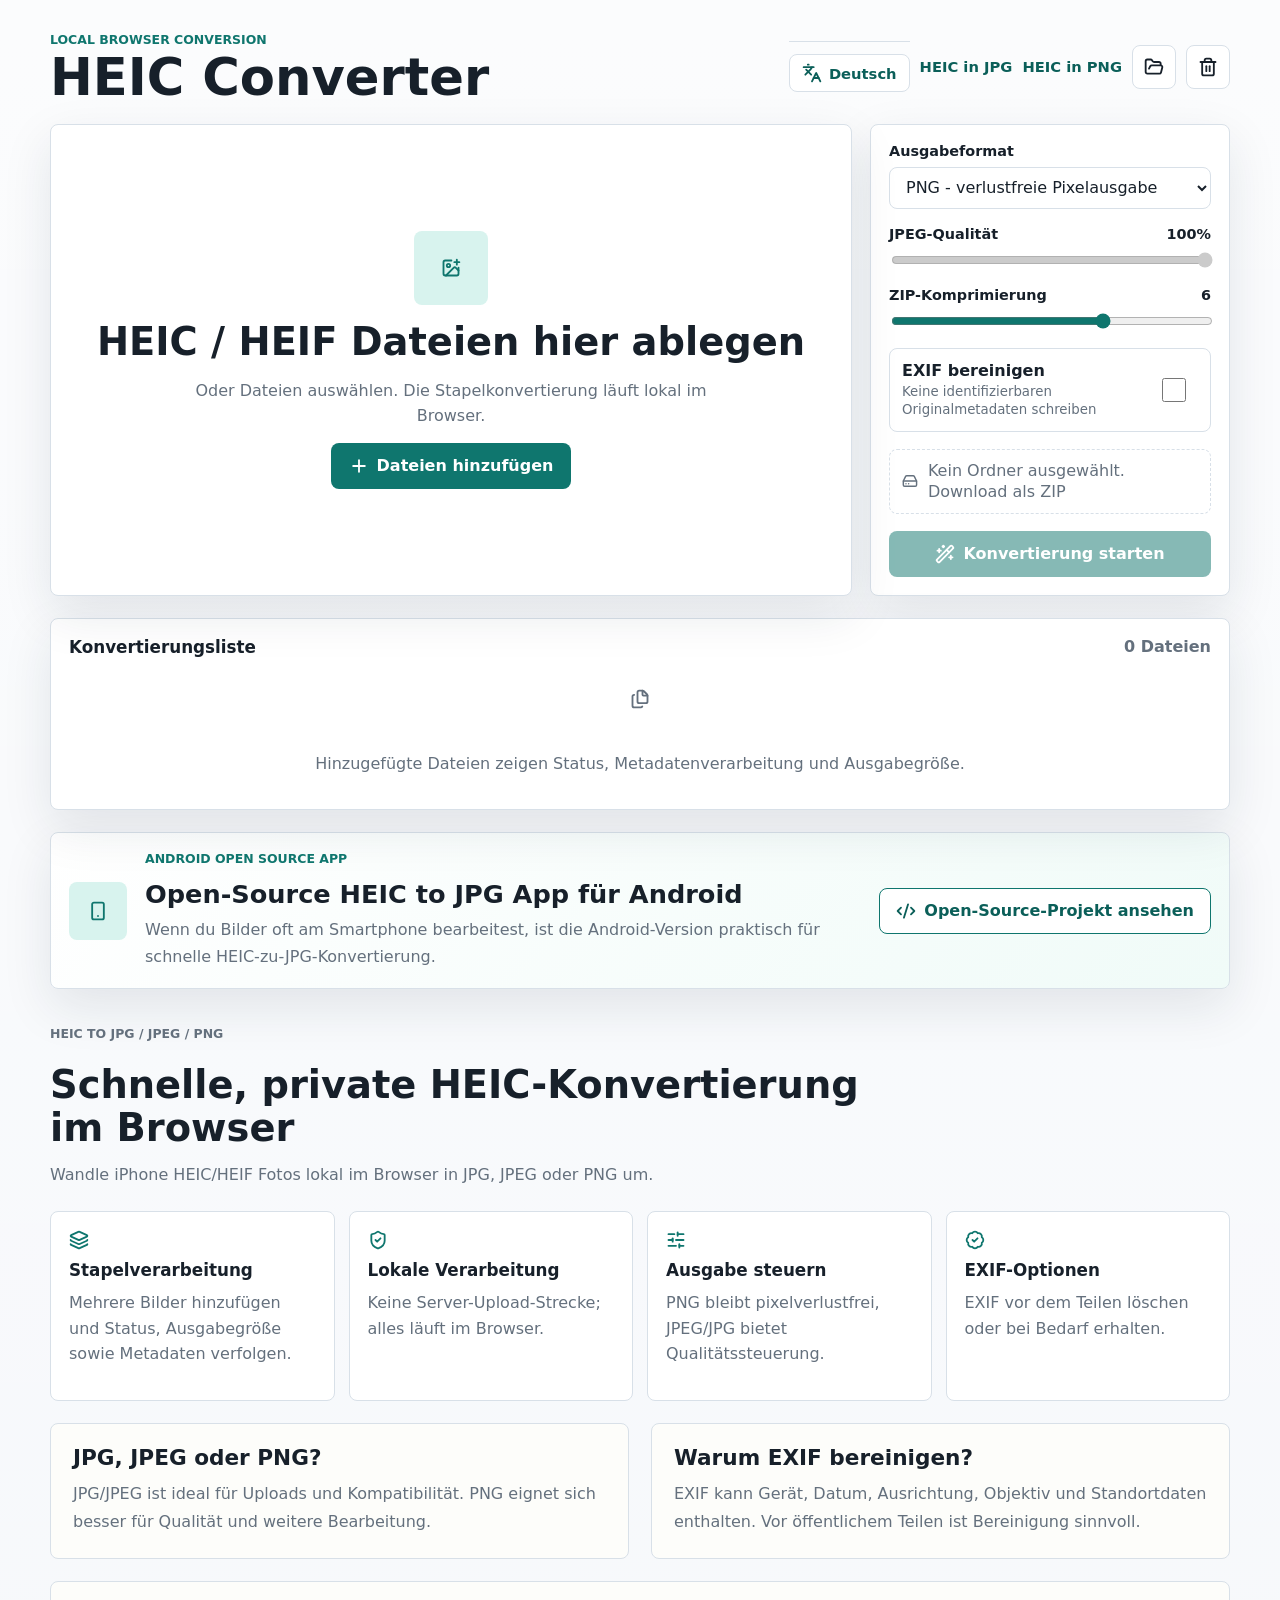
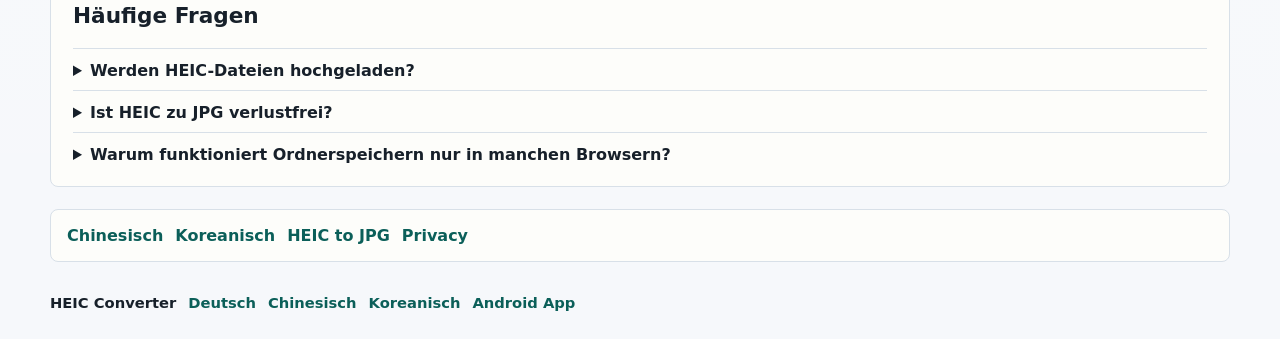
==== de/index.html @ d071c3de "Initial open-source HEIC converter site" ====
<!doctype html>
<html lang="de">
  <head>
    <meta charset="utf-8" />
    <meta name="viewport" content="width=device-width, initial-scale=1" />
    <title>HEIC Converter - Kostenlos HEIC in JPG, JPEG, PNG umwandeln</title>
    <meta name="description" content="Kostenloser HEIC Converter im Browser. HEIC/HEIF Bilder stapelweise in JPG, JPEG oder PNG umwandeln, mit EXIF-Bereinigung, Metadaten und ZIP-Download." />
    <meta name="robots" content="index,follow" />
    <meta name="theme-color" content="#0f766e" />
    <meta property="og:title" content="HEIC Converter - HEIC online in JPG und PNG umwandeln" />
    <meta property="og:description" content="Kostenloser HEIC Converter im Browser. HEIC/HEIF Bilder stapelweise in JPG, JPEG oder PNG umwandeln, mit EXIF-Bereinigung, Metadaten und ZIP-Download." />
    <meta property="og:type" content="website" />
    <link rel="canonical" href="./index.html" />
    <link rel="alternate" hreflang="zh-CN" href="../index.html" />
    <link rel="alternate" hreflang="zh-Hant" href="../zh-Hant/" />
    <link rel="alternate" hreflang="en" href="../en/" />
    <link rel="alternate" hreflang="ja" href="../ja/" />
    <link rel="alternate" hreflang="ko" href="../ko/" />
    <link rel="alternate" hreflang="de" href="../de/" />
    <link rel="alternate" hreflang="fr" href="../fr/" />
    <link rel="alternate" hreflang="es" href="../es/" />
    <link rel="alternate" hreflang="x-default" href="../index.html" />
    <link rel="stylesheet" href="../styles.css" />
    <script src="../vendor/lucide.min.js" defer></script>
    <script src="../vendor/heic-to.iife.js" defer></script>
    <script src="../vendor/heic2any.min.js" defer></script>
    <script src="../vendor/piexif.min.js" defer></script>
    <script src="../vendor/jszip.min.js" defer></script>
    <script src="../app.js?v=20260703-multilang" defer></script>
  </head>
  <body>
    <main class="shell">
      <section class="workspace" aria-label="HEIC Converter">
        <header class="topbar">
          <div>
            <p class="eyebrow">Local browser conversion</p>
            <h1>HEIC Converter</h1>
          </div>
          <div class="topbar-actions">
            <details class="language-menu">
    <summary><i data-lucide="languages"></i>Deutsch</summary>
    <div class="language-list">
      <a href="../index.html" lang="zh-CN">简体中文</a><a href="../zh-Hant/" lang="zh-Hant">繁體中文</a><a href="../en/" lang="en">English</a><a href="../ja/" lang="ja">日本語</a><a href="../ko/" lang="ko">한국어</a><a href="../de/" lang="de" aria-current="page">Deutsch</a><a href="../fr/" lang="fr">Français</a><a href="../es/" lang="es">Español</a>
    </div>
  </details>
            <a class="nav-link" href="../heic-to-jpg.html">HEIC in JPG</a>
            <a class="nav-link" href="../heic-to-png.html">HEIC in PNG</a>
            <button class="icon-button" id="pickDirectory" type="button" title="Speicherordner wählen" aria-label="Speicherordner wählen"><i data-lucide="folder-open"></i></button>
            <button class="icon-button" id="clearAll" type="button" title="Liste leeren" aria-label="Liste leeren"><i data-lucide="trash-2"></i></button>
          </div>
        </header>
        <div class="main-grid">
          <section class="dropzone" id="dropzone" aria-label="Dateien hinzufügen">
            <input id="fileInput" type="file" accept=".heic,.heif,image/heic,image/heif" multiple />
            <div class="drop-icon"><i data-lucide="image-plus"></i></div>
            <h2>HEIC / HEIF Dateien hier ablegen</h2>
            <p>Oder Dateien auswählen. Die Stapelkonvertierung läuft lokal im Browser.</p>
            <button class="primary-button" type="button" id="pickFiles"><i data-lucide="plus"></i>Dateien hinzufügen</button>
          </section>
          <aside class="settings" aria-label="Konvertierungseinstellungen">
            <div class="field-group">
              <label for="format">Ausgabeformat</label>
              <select id="format">
                <option value="png" selected>PNG - verlustfreie Pixelausgabe</option>
                <option value="jpeg">JPEG - hohe Kompatibilität</option>
                <option value="jpg">JPG - hohe Kompatibilität</option>
              </select>
            </div>
            <div class="field-group">
              <div class="label-row"><label for="quality">JPEG-Qualität</label><output id="qualityValue" for="quality">100%</output></div>
              <input id="quality" type="range" min="0.4" max="1" step="0.01" value="1" />
            </div>
            <div class="field-group">
              <div class="label-row"><label for="pngCompression">ZIP-Komprimierung</label><output id="pngCompressionValue" for="pngCompression">6</output></div>
              <input id="pngCompression" type="range" min="0" max="9" step="1" value="6" />
            </div>
            <label class="switch-row"><span><strong>EXIF bereinigen</strong><small>Keine identifizierbaren Originalmetadaten schreiben</small></span><input id="stripExif" type="checkbox" /></label>
            <div class="save-target" id="saveTarget"><i data-lucide="hard-drive"></i><span>Kein Ordner ausgewählt. Download als ZIP</span></div>
            <button class="convert-button" id="convertAll" type="button" disabled><i data-lucide="wand-sparkles"></i>Konvertierung starten</button>
          </aside>
        </div>
        <section class="queue-section" aria-label="Konvertierungsliste">
          <div class="section-heading"><h2>Konvertierungsliste</h2><span id="queueSummary">0 Dateien</span></div>
          <div class="queue" id="queue"><div class="empty-state"><i data-lucide="files"></i><p>Hinzugefügte Dateien zeigen Status, Metadaten und Ausgabegröße.</p></div></div>
        </section>
      </section>
      <section class="app-promo" aria-label="Android App">
        <div class="app-promo-icon"><i data-lucide="smartphone"></i></div>
        <div class="app-promo-copy"><p class="eyebrow">Android open source app</p><h2>Open-Source HEIC to JPG App für Android</h2><p>Wenn du Bilder oft am Smartphone bearbeitest, ist die Android-Version praktisch für schnelle HEIC-zu-JPG-Konvertierung.</p></div>
        <a class="secondary-button" href="https://github.com/wuming2/Heic-converter-Android" target="_blank" rel="noopener noreferrer"><i data-lucide="code-2"></i>Open-Source-Projekt ansehen</a>
      </section>
      <section class="seo-content" aria-label="HEIC guide">
        <div class="seo-intro"><p class="eyebrow">HEIC to JPG / JPEG / PNG</p><h2>Schnelle, private HEIC-Konvertierung im Browser</h2><p>Wandle iPhone HEIC/HEIF Fotos lokal im Browser in JPG, JPEG oder PNG um.</p></div>
        <div class="feature-grid">
          <article class="info-card"><i data-lucide="layers-3"></i><h3>Stapelverarbeitung</h3><p>Mehrere Bilder hinzufügen und Status, Ausgabegröße sowie Metadaten verfolgen.</p></article>
          <article class="info-card"><i data-lucide="shield-check"></i><h3>Lokale Verarbeitung</h3><p>Keine Server-Upload-Strecke; alles läuft im Browser.</p></article>
          <article class="info-card"><i data-lucide="sliders-horizontal"></i><h3>Ausgabe steuern</h3><p>PNG bleibt pixelverlustfrei, JPEG/JPG bietet Qualitätssteuerung.</p></article>
          <article class="info-card"><i data-lucide="badge-check"></i><h3>EXIF-Optionen</h3><p>EXIF vor dem Teilen löschen oder bei Bedarf erhalten.</p></article>
        </div>
        <div class="content-grid">
          <article><h2>JPG, JPEG oder PNG?</h2><p>JPG/JPEG ist ideal für Uploads und Kompatibilität. PNG eignet sich besser für Qualität und weitere Bearbeitung.</p></article>
          <article><h2>Warum EXIF bereinigen?</h2><p>EXIF kann Gerät, Datum, Ausrichtung, Objektiv und Standortdaten enthalten. Vor öffentlichem Teilen ist Bereinigung sinnvoll.</p></article>
        </div>
        <section class="faq-section" aria-label="Häufige Fragen">
          <h2>Häufige Fragen</h2>
          <details><summary>Werden HEIC-Dateien hochgeladen?</summary><p>Nein. Dateien werden lokal im Browser verarbeitet.</p></details>
          <details><summary>Ist HEIC zu JPG verlustfrei?</summary><p>JPG/JPEG wird neu kodiert und ist nicht strikt verlustfrei. PNG bewahrt die dekodierten Pixel verlustfrei.</p></details>
          <details><summary>Warum funktioniert Ordnerspeichern nur in manchen Browsern?</summary><p>Es nutzt die File System Access API. Andere Browser verwenden ZIP-Download.</p></details>
        </section>
        <nav class="link-panel" aria-label="Weitere Seiten">
          <a href="../index.html" lang="zh-CN">Chinesisch</a>
          <a href="../ko/" lang="ko">Koreanisch</a>
          <a href="../heic-to-jpg.html">HEIC to JPG</a>
          <a href="../privacy.html">Privacy</a>
        </nav>
      </section>
    </main>
    <footer class="site-footer">
      <span>HEIC Converter</span>
      <a href="./index.html">Deutsch</a>
      <a href="../index.html" lang="zh-CN">Chinesisch</a>
      <a href="../ko/" lang="ko">Koreanisch</a>
      <a href="https://github.com/wuming2/Heic-converter-Android" target="_blank" rel="noopener noreferrer">Android App</a>
    </footer>
  </body>
</html>
---- styles.css ----
:root {
  color-scheme: light;
  --bg: #f6f8fb;
  --panel: #ffffff;
  --ink: #17202a;
  --muted: #64707d;
  --line: #d8e0e8;
  --accent: #0f766e;
  --accent-strong: #0b5f59;
  --accent-soft: #d8f3ee;
  --warn: #b45309;
  --danger: #b91c1c;
  --shadow: 0 18px 50px rgba(20, 40, 60, 0.1);
}

* {
  box-sizing: border-box;
}

body {
  margin: 0;
  min-height: 100vh;
  background:
    linear-gradient(180deg, rgba(255, 255, 255, 0.58), rgba(255, 255, 255, 0)),
    var(--bg);
  color: var(--ink);
  font-family:
    Inter, ui-sans-serif, system-ui, -apple-system, BlinkMacSystemFont, "Segoe UI",
    sans-serif;
}

button,
input,
select {
  font: inherit;
}

.shell {
  width: min(1180px, calc(100% - 32px));
  margin: 32px auto;
}

.workspace {
  display: flex;
  flex-direction: column;
  gap: 22px;
}

.topbar {
  display: flex;
  align-items: center;
  justify-content: space-between;
  gap: 18px;
}

.eyebrow {
  margin: 0 0 6px;
  color: var(--accent);
  font-size: 0.78rem;
  font-weight: 800;
  letter-spacing: 0;
  text-transform: uppercase;
}

h1,
h2,
p {
  margin: 0;
}

h1 {
  font-size: clamp(2rem, 4vw, 4.2rem);
  line-height: 0.95;
  letter-spacing: 0;
}

.topbar-actions {
  display: flex;
  align-items: center;
  flex-wrap: wrap;
  gap: 10px;
}

.language-menu {
  position: relative;
}

.language-menu summary {
  min-height: 38px;
  display: inline-flex;
  align-items: center;
  gap: 7px;
  padding: 0 12px;
  border: 1px solid var(--line);
  border-radius: 8px;
  background: #fff;
  color: var(--accent-strong);
  cursor: pointer;
  font-size: 0.92rem;
  font-weight: 900;
  list-style: none;
}

.language-menu summary::-webkit-details-marker {
  display: none;
}

.language-menu[open] summary {
  background: var(--accent-soft);
  border-color: var(--accent);
}

.language-list {
  position: absolute;
  top: calc(100% + 8px);
  right: 0;
  z-index: 20;
  width: min(260px, calc(100vw - 32px));
  display: grid;
  grid-template-columns: repeat(2, minmax(0, 1fr));
  gap: 4px;
  padding: 8px;
  border: 1px solid var(--line);
  border-radius: 8px;
  background: #fff;
  box-shadow: var(--shadow);
}

.language-list a {
  min-height: 36px;
  display: flex;
  align-items: center;
  padding: 0 9px;
  border-radius: 6px;
  color: var(--ink);
  font-size: 0.9rem;
  font-weight: 800;
  text-decoration: none;
}

.language-list a:hover,
.language-list a[aria-current="page"] {
  background: var(--accent-soft);
  color: var(--accent-strong);
}

.nav-link {
  min-height: 36px;
  display: inline-flex;
  align-items: center;
  color: var(--accent-strong);
  font-size: 0.92rem;
  font-weight: 800;
  text-decoration: none;
}

.nav-link:hover,
.site-footer a:hover,
.link-panel a:hover {
  text-decoration: underline;
}

.icon-button,
.primary-button,
.convert-button,
.secondary-button {
  border: 0;
  cursor: pointer;
  display: inline-flex;
  align-items: center;
  justify-content: center;
  gap: 8px;
  transition:
    transform 150ms ease,
    background 150ms ease,
    opacity 150ms ease;
}

.icon-button {
  width: 44px;
  height: 44px;
  border: 1px solid var(--line);
  border-radius: 8px;
  background: var(--panel);
  color: var(--ink);
}

.icon-button:hover,
.primary-button:hover,
.convert-button:hover,
.secondary-button:hover {
  transform: translateY(-1px);
}

.main-grid {
  display: grid;
  grid-template-columns: minmax(0, 1fr) 360px;
  gap: 18px;
  align-items: stretch;
}

.dropzone,
.settings,
.queue-section {
  background: var(--panel);
  border: 1px solid var(--line);
  box-shadow: var(--shadow);
}

.dropzone {
  min-height: 360px;
  border-radius: 8px;
  display: flex;
  flex-direction: column;
  align-items: center;
  justify-content: center;
  gap: 14px;
  padding: 34px;
  text-align: center;
  position: relative;
}

.dropzone.is-dragging {
  outline: 3px solid var(--accent);
  background: #f2fffb;
}

.dropzone input {
  position: absolute;
  inset: 0;
  opacity: 0;
  pointer-events: none;
}

.drop-icon {
  width: 74px;
  height: 74px;
  border-radius: 8px;
  display: grid;
  place-items: center;
  color: var(--accent);
  background: var(--accent-soft);
}

.dropzone h2 {
  font-size: clamp(1.45rem, 3vw, 2.4rem);
  letter-spacing: 0;
}

.dropzone p {
  max-width: 520px;
  color: var(--muted);
  line-height: 1.6;
}

.primary-button,
.convert-button {
  min-height: 46px;
  border-radius: 8px;
  padding: 0 18px;
  color: #fff;
  background: var(--accent);
  font-weight: 800;
}

.primary-button:hover,
.convert-button:hover {
  background: var(--accent-strong);
}

.convert-button {
  width: 100%;
}

.convert-button:disabled {
  cursor: not-allowed;
  opacity: 0.5;
  transform: none;
}

.secondary-button {
  min-height: 46px;
  border-radius: 8px;
  padding: 0 16px;
  border: 1px solid var(--accent);
  color: var(--accent-strong);
  background: #fff;
  font-weight: 900;
  text-decoration: none;
  white-space: nowrap;
}

.secondary-button:hover {
  background: var(--accent-soft);
  text-decoration: none;
}

.settings {
  border-radius: 8px;
  padding: 18px;
  display: flex;
  flex-direction: column;
  gap: 17px;
}

.field-group {
  display: grid;
  gap: 8px;
}

.field-group label,
.label-row {
  color: var(--ink);
  font-size: 0.9rem;
  font-weight: 800;
}

.label-row {
  display: flex;
  align-items: center;
  justify-content: space-between;
  gap: 12px;
}

select {
  width: 100%;
  min-height: 42px;
  border: 1px solid var(--line);
  border-radius: 8px;
  padding: 0 12px;
  background: #fff;
  color: var(--ink);
}

input[type="range"] {
  width: 100%;
  accent-color: var(--accent);
}

.switch-row {
  display: flex;
  align-items: center;
  justify-content: space-between;
  gap: 16px;
  padding: 12px;
  border: 1px solid var(--line);
  border-radius: 8px;
  background: #fff;
}

.switch-row span {
  display: grid;
  gap: 3px;
}

.switch-row small {
  color: var(--muted);
  line-height: 1.35;
}

.switch-row input {
  width: 42px;
  height: 24px;
  flex: 0 0 auto;
  accent-color: var(--accent);
}

.save-target {
  min-height: 48px;
  display: flex;
  align-items: center;
  gap: 10px;
  padding: 10px 12px;
  border: 1px dashed var(--line);
  border-radius: 8px;
  color: var(--muted);
  line-height: 1.35;
}

.save-target.has-directory {
  color: var(--accent-strong);
  border-style: solid;
  background: var(--accent-soft);
}

.queue-section {
  border-radius: 8px;
  padding: 18px;
}

.section-heading {
  display: flex;
  align-items: center;
  justify-content: space-between;
  gap: 12px;
  margin-bottom: 14px;
}

.section-heading h2 {
  font-size: 1.05rem;
  letter-spacing: 0;
}

#queueSummary {
  color: var(--muted);
  font-weight: 700;
}

.queue {
  display: grid;
  gap: 10px;
}

.empty-state {
  min-height: 120px;
  display: grid;
  place-items: center;
  gap: 8px;
  color: var(--muted);
  text-align: center;
}

.file-row {
  display: grid;
  grid-template-columns: 46px minmax(0, 1fr) auto;
  gap: 12px;
  align-items: center;
  padding: 12px;
  border: 1px solid var(--line);
  border-radius: 8px;
  background: #fff;
}

.file-icon {
  width: 46px;
  height: 46px;
  border-radius: 8px;
  display: grid;
  place-items: center;
  background: #eef4f4;
  color: var(--accent);
}

.file-main {
  min-width: 0;
  display: grid;
  gap: 7px;
}

.file-name {
  overflow: hidden;
  text-overflow: ellipsis;
  white-space: nowrap;
  font-weight: 800;
}

.file-meta {
  display: flex;
  flex-wrap: wrap;
  gap: 8px;
  color: var(--muted);
  font-size: 0.86rem;
}

.status {
  font-weight: 800;
}

.status.ready {
  color: var(--muted);
}

.status.running {
  color: var(--warn);
}

.status.done {
  color: var(--accent-strong);
}

.status.error {
  color: var(--danger);
}

.row-actions {
  display: flex;
  align-items: center;
  gap: 8px;
}

.download-link {
  width: 38px;
  height: 38px;
  border: 1px solid var(--line);
  border-radius: 8px;
  display: none;
  place-items: center;
  color: var(--accent);
  text-decoration: none;
}

.download-link.is-visible {
  display: grid;
}

svg {
  width: 20px;
  height: 20px;
  stroke-width: 2.2;
}

.app-promo {
  margin-top: 22px;
  display: grid;
  grid-template-columns: 58px minmax(0, 1fr) auto;
  align-items: center;
  gap: 18px;
  padding: 18px;
  border: 1px solid var(--line);
  border-radius: 8px;
  background: linear-gradient(135deg, #ffffff, #f0fbf8);
  box-shadow: var(--shadow);
}

.app-promo-icon {
  width: 58px;
  height: 58px;
  display: grid;
  place-items: center;
  border-radius: 8px;
  color: var(--accent);
  background: var(--accent-soft);
}

.app-promo-copy {
  display: grid;
  gap: 8px;
}

.app-promo-copy h2 {
  margin: 0;
  font-size: clamp(1.25rem, 2vw, 1.8rem);
  letter-spacing: 0;
  line-height: 1.16;
}

.app-promo-copy p:last-child {
  color: var(--muted);
  line-height: 1.65;
}

.seo-content {
  margin-top: 34px;
  display: grid;
  gap: 22px;
}

.seo-intro {
  display: grid;
  gap: 12px;
  max-width: 820px;
}

.seo-intro h2,
.content-grid h2,
.faq-section h2,
.article-page h1,
.article-page h2 {
  letter-spacing: 0;
  line-height: 1.12;
}

.seo-intro h2 {
  font-size: clamp(1.8rem, 3vw, 3rem);
}

.seo-intro p,
.content-grid p,
.faq-section p,
.article-page p,
.article-page li {
  color: var(--muted);
  line-height: 1.75;
}

.feature-grid {
  display: grid;
  grid-template-columns: repeat(4, minmax(0, 1fr));
  gap: 14px;
}

.info-card {
  min-height: 190px;
  display: grid;
  align-content: start;
  gap: 10px;
  padding: 18px;
  border: 1px solid var(--line);
  border-radius: 8px;
  background: var(--panel);
}

.info-card svg {
  color: var(--accent);
}

.info-card h3 {
  margin: 0;
  font-size: 1.05rem;
}

.info-card p {
  margin: 0;
  color: var(--muted);
  line-height: 1.6;
}

.content-grid {
  display: grid;
  grid-template-columns: repeat(2, minmax(0, 1fr));
  gap: 22px;
}

.content-grid article,
.faq-section,
.article-page,
.link-panel {
  border: 1px solid var(--line);
  border-radius: 8px;
  background: rgba(255, 254, 250, 0.82);
}

.content-grid article,
.faq-section,
.article-page {
  padding: 22px;
}

.content-grid h2,
.faq-section h2,
.article-page h2 {
  margin: 0 0 10px;
  font-size: 1.35rem;
}

.faq-section {
  display: grid;
  gap: 10px;
}

details {
  border-top: 1px solid var(--line);
  padding-top: 12px;
}

summary {
  cursor: pointer;
  font-weight: 800;
}

details p {
  margin-top: 8px;
}

.link-panel {
  display: flex;
  flex-wrap: wrap;
  gap: 12px;
  padding: 16px;
}

.link-panel a {
  color: var(--accent-strong);
  font-weight: 800;
  text-decoration: none;
}

.site-footer {
  width: min(1180px, calc(100% - 32px));
  margin: 0 auto 28px;
  display: flex;
  flex-wrap: wrap;
  gap: 12px;
  color: var(--muted);
  font-size: 0.92rem;
}

.site-footer span {
  color: var(--ink);
  font-weight: 900;
}

.site-footer a {
  color: var(--accent-strong);
  font-weight: 800;
  text-decoration: none;
}

.article-page {
  max-width: 900px;
  margin-top: 24px;
}

.article-page h1 {
  margin: 0 0 14px;
  font-size: clamp(2rem, 4vw, 3.4rem);
}

.article-page ul {
  padding-left: 1.2rem;
}

.article-page .link-panel {
  margin-top: 20px;
  background: #fff;
}

@media (max-width: 860px) {
  .shell {
    width: min(100% - 24px, 720px);
    margin: 20px auto;
  }

  .topbar {
    align-items: flex-start;
  }

  .topbar-actions {
    justify-content: flex-start;
  }

  .main-grid {
    grid-template-columns: 1fr;
  }

  .feature-grid,
  .content-grid {
    grid-template-columns: 1fr;
  }

  .app-promo {
    grid-template-columns: 50px minmax(0, 1fr);
  }

  .app-promo .secondary-button {
    grid-column: 1 / -1;
    width: 100%;
  }

  .dropzone {
    min-height: 300px;
    padding: 26px 18px;
  }

  .file-row {
    grid-template-columns: 42px minmax(0, 1fr);
  }

  .row-actions {
    grid-column: 2;
    justify-content: flex-start;
  }
}

@media (max-width: 520px) {
  .topbar {
    flex-direction: column;
  }

  .topbar-actions {
    width: 100%;
  }

  .language-menu {
    flex: 1 1 100%;
  }

  .language-menu summary {
    width: 100%;
    justify-content: space-between;
  }

  .language-list {
    left: 0;
    right: auto;
    width: 100%;
  }

  .icon-button {
    flex: 0 0 44px;
  }

  .nav-link {
    flex: 1 1 120px;
  }

  .app-promo {
    grid-template-columns: 1fr;
  }

  .app-promo-icon {
    width: 50px;
    height: 50px;
  }
}
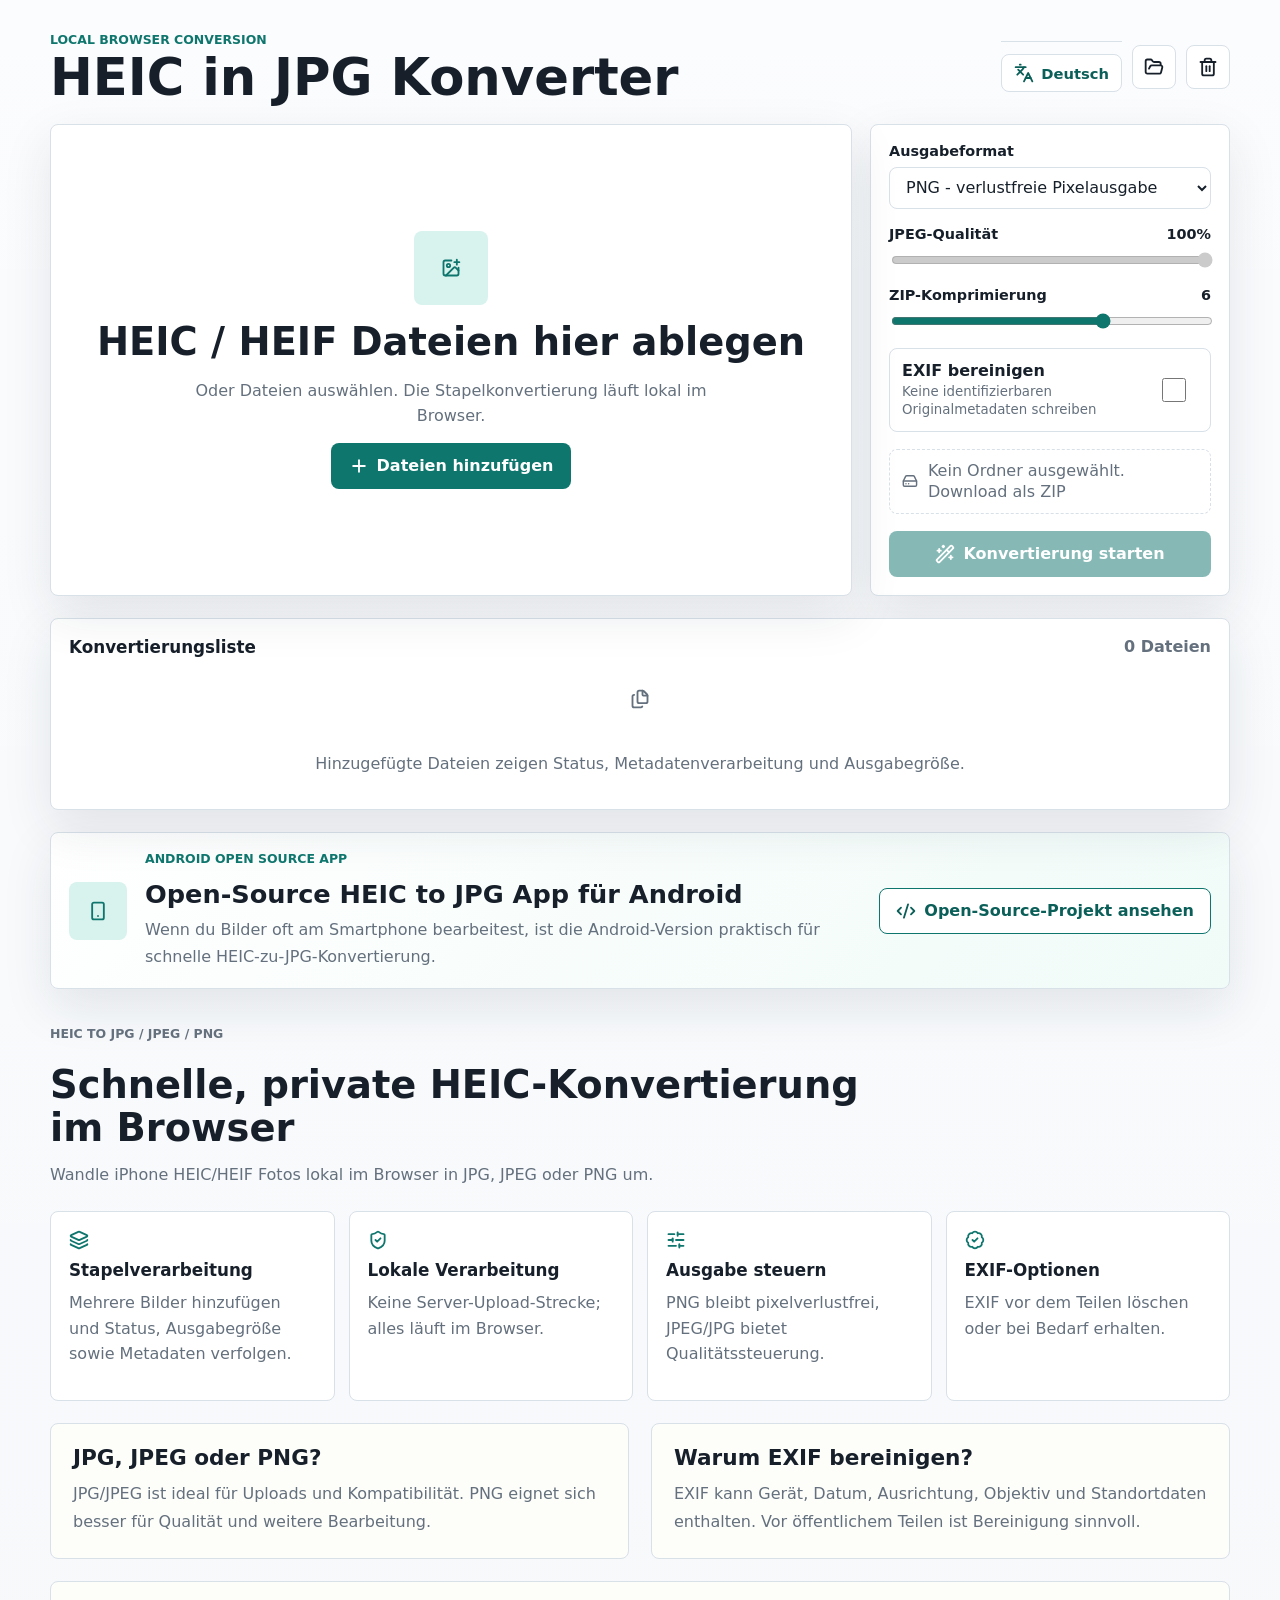
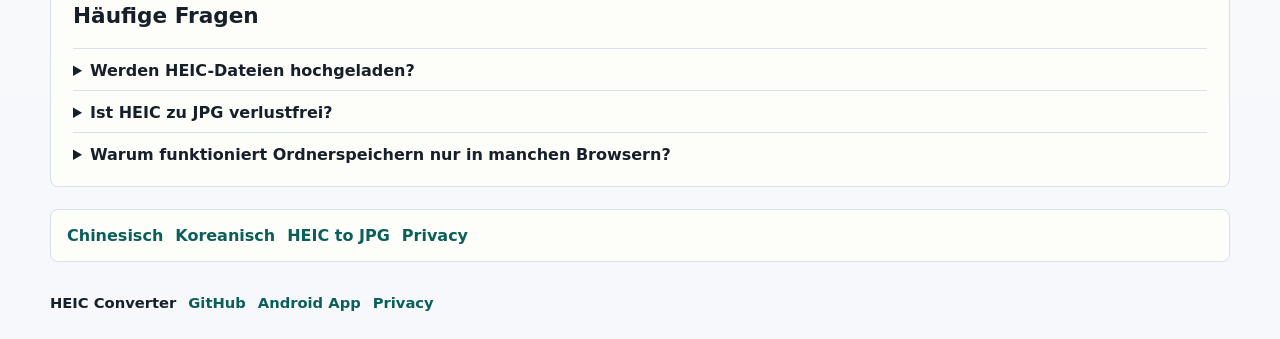
==== commit 50ff9d46: "Simplify homepage links and localize hero titles" ====
--- a/de/index.html
+++ b/de/index.html
@@ -5,6 +5,7 @@
     <meta name="viewport" content="width=device-width, initial-scale=1" />
     <title>HEIC Converter - Kostenlos HEIC in JPG, JPEG, PNG umwandeln</title>
     <meta name="description" content="Kostenloser HEIC Converter im Browser. HEIC/HEIF Bilder stapelweise in JPG, JPEG oder PNG umwandeln, mit EXIF-Bereinigung, Metadaten und ZIP-Download." />
+    
     <meta name="robots" content="index,follow" />
     <meta name="theme-color" content="#0f766e" />
     <meta property="og:title" content="HEIC Converter - HEIC online in JPG und PNG umwandeln" />
@@ -34,7 +35,7 @@
         <header class="topbar">
           <div>
             <p class="eyebrow">Local browser conversion</p>
-            <h1>HEIC Converter</h1>
+            <h1>HEIC in JPG Konverter</h1>
           </div>
           <div class="topbar-actions">
             <details class="language-menu">
@@ -43,8 +44,6 @@
       <a href="../index.html" lang="zh-CN">简体中文</a><a href="../zh-Hant/" lang="zh-Hant">繁體中文</a><a href="../en/" lang="en">English</a><a href="../ja/" lang="ja">日本語</a><a href="../ko/" lang="ko">한국어</a><a href="../de/" lang="de" aria-current="page">Deutsch</a><a href="../fr/" lang="fr">Français</a><a href="../es/" lang="es">Español</a>
     </div>
   </details>
-            <a class="nav-link" href="../heic-to-jpg.html">HEIC in JPG</a>
-            <a class="nav-link" href="../heic-to-png.html">HEIC in PNG</a>
             <button class="icon-button" id="pickDirectory" type="button" title="Speicherordner wählen" aria-label="Speicherordner wählen"><i data-lucide="folder-open"></i></button>
             <button class="icon-button" id="clearAll" type="button" title="Liste leeren" aria-label="Liste leeren"><i data-lucide="trash-2"></i></button>
           </div>
@@ -117,10 +116,9 @@
     </main>
     <footer class="site-footer">
       <span>HEIC Converter</span>
-      <a href="./index.html">Deutsch</a>
-      <a href="../index.html" lang="zh-CN">Chinesisch</a>
-      <a href="../ko/" lang="ko">Koreanisch</a>
+      <a href="https://github.com/wuming2/heic-converter-heic-jpg-jpeg-png" target="_blank" rel="noopener noreferrer">GitHub</a>
       <a href="https://github.com/wuming2/Heic-converter-Android" target="_blank" rel="noopener noreferrer">Android App</a>
+      <a href="../privacy.html">Privacy</a>
     </footer>
   </body>
 </html>
